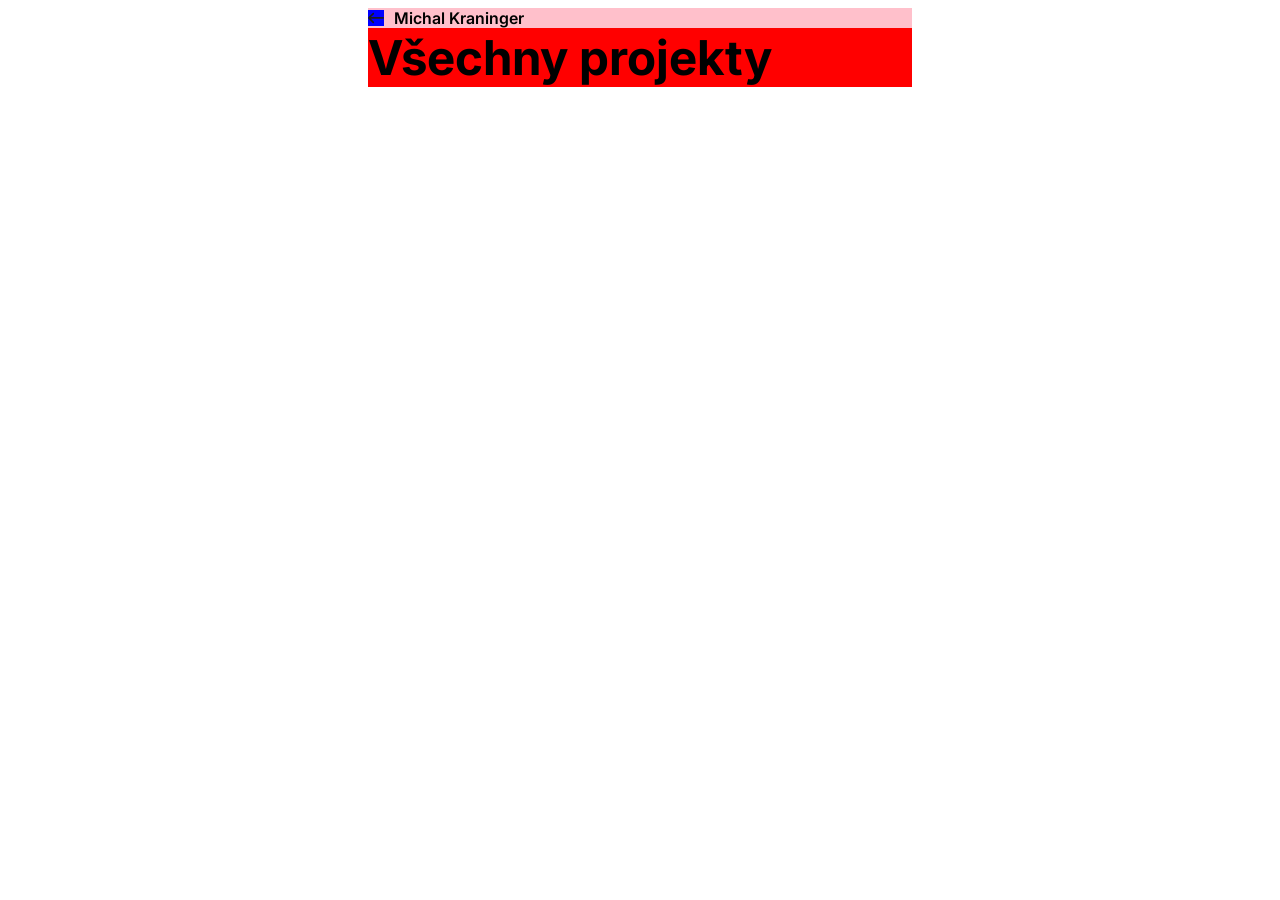
==== pages/projects.html @ 772a0dfd "project.html is being started" ====
<!DOCTYPE html>
<html lang="en">
<head>
    <meta charset="UTF-8">
    <meta name="viewport" content="width=device-width, initial-scale=1.0">
    <title>Projects</title>

    <link rel="stylesheet" href="../styles/projects.css">


</head>
<body>

    <div id="headingC">
        <p id="headingC-name"> 

            <span id="headingC-name-span">

                <svg id="headingC-name-span-img" viewBox="0 -6.5 38 38">
                    <title>left-arrow</title>
                    <desc>Created with Sketch.</desc>
                    <g id="icons" stroke="none" stroke-width="1" fill="none" fill-rule="evenodd">
                        <g id="ui-gambling-website-lined-icnos-casinoshunter" transform="translate(-1641.000000, -158.000000)" fill="#1C1C1F" fill-rule="nonzero">
                            <g id="1" transform="translate(1350.000000, 120.000000)">
                                <path d="M317.812138,38.5802109 L328.325224,49.0042713 L328.41312,49.0858421 C328.764883,49.4346574 328.96954,49.8946897 329,50.4382227 L328.998248,50.6209428 C328.97273,51.0514917 328.80819,51.4628128 328.48394,51.8313977 L328.36126,51.9580208 L317.812138,62.4197891 C317.031988,63.1934036 315.770571,63.1934036 314.990421,62.4197891 C314.205605,61.6415481 314.205605,60.3762573 314.990358,59.5980789 L322.274264,52.3739093 L292.99947,52.3746291 C291.897068,52.3746291 291,51.4850764 291,50.3835318 C291,49.2819872 291.897068,48.3924345 292.999445,48.3924345 L322.039203,48.3917152 L314.990421,41.4019837 C314.205605,40.6237427 314.205605,39.3584519 314.990421,38.5802109 C315.770571,37.8065964 317.031988,37.8065964 317.812138,38.5802109 Z" id="left-arrow" transform="translate(310.000000, 50.500000) scale(-1, 1) translate(-310.000000, -50.500000) "></path>
                            </g>
                        </g>
                    </g>
                </svg>

            </span> 

            Michal Kraninger
        </p>
        <p id="headingC-subtitle">Všechny projekty</p>     
    </div>


    <script src="../js/projects.js"></script>
    
</body>
</html>
---- styles/projects.css ----
@font-face 
{
    font-family: "Inter";
    src: url("../fonts/Inter/Inter_18pt-Regular.ttf") format("truetype");
    font-weight: 400;
    font-style: normal;
}

@font-face 
{
    font-family: "Inter";
    src: url("../fonts/Inter/Inter_18pt-Medium.ttf") format("truetype");
    font-weight: 500;
    font-style: normal;
}

@font-face {
    font-family: "Inter";
    src: url("../fonts/Inter/Inter_18pt-SemiBold.ttf") format("truetype");
    font-weight: 600;
    font-style: normal;
}

@font-face 
{
    font-family: "Inter";
    src: url("../fonts/Inter/Inter_18pt-Bold.ttf") format("truetype");
    font-weight: 700;
    font-style: normal;
}


body
{
    padding-left: 360px;
    padding-right: 360px;
}

#headingC-name
{
    background-color: pink;
    font-family: "Inter";
    font-size: 16px;
    font-weight: 600;
    margin: 0px;

    display: flex;
    align-items: center;
}

#headingC-subtitle
{
    font-family: "Inter";
    font-size: 48px;
    font-weight: 700;

    background-color: red;

    margin: 0px;
}

#headingC-name-span-img
{
    width: 16px;
    height: 16px;
    background-color: blue;

    display: inline-block;
}

#headingC-name-span
{
    background-color: green;

    display: flex;
    align-items: center;
    justify-content: center;

    margin-right: 10px;
}
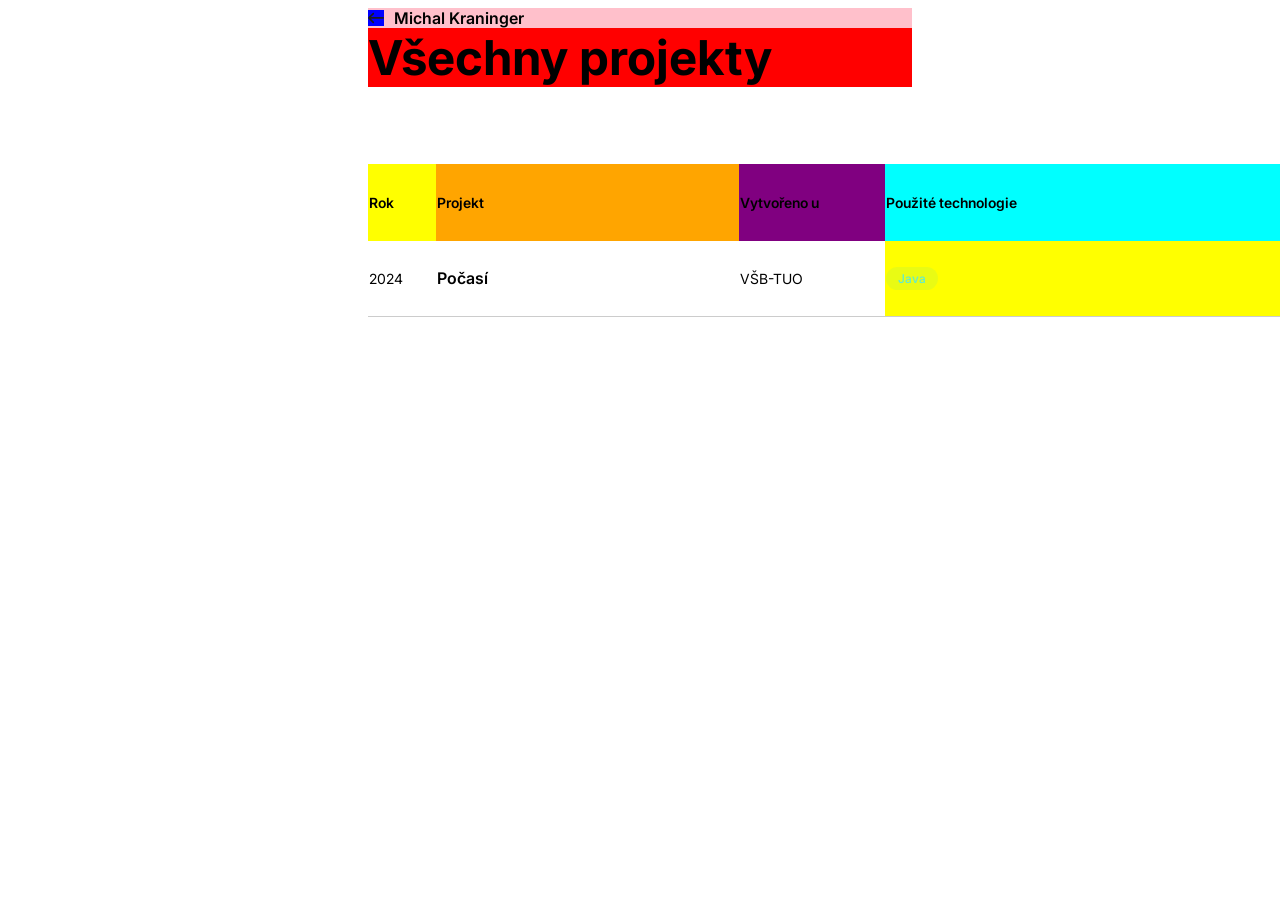
==== commit bea2dd25: "first row added to the t1" ====
--- a/pages/projects.html
+++ b/pages/projects.html
@@ -35,6 +35,60 @@
         <p id="headingC-subtitle">Všechny projekty</p>     
     </div>
 
+    <div id="tableC">
+
+        <table id="t1">
+            <tr>
+                <th>Rok</th>
+                <th>Projekt</th>
+                <th>Vytvořeno u</th>
+                <th>Použité technologie</th>
+                <th>Odkaz</th>
+            </tr>
+
+            <tr>
+                <td>2024</td>
+                <td>Počasí</td>
+                <td>VŠB-TUO</td>
+                <td>
+
+                    <div class="technologies">
+                        <div class="programLang">Java</div>
+                    </div>
+
+                </td>
+                <td>
+        
+                    <div class="link-container">
+
+                        <a href="https://majkl.jecool.net/projects/Weather/" target="_blank" class="td-a">
+                            Weather App
+
+                            <svg viewBox="0 0 24 24" class="td-a-img">
+
+                                <g data-name="Layer 2">
+
+                                <g data-name="diagonal-arrow-right-up">
+
+                                <rect width="24" height="24" transform="rotate(180 12 12)" opacity="0"/>
+
+                                <path d="M18 7.05a1 1 0 0 0-1-1L9 6a1 1 0 0 0 0 2h5.56l-8.27 8.29a1 1 0 0 0 0 1.42 1 1 0 0 0 1.42 0L16 9.42V15a1 1 0 0 0 1 1 1 1 0 0 0 1-1z"/>
+
+                                </g>
+
+                                </g>
+
+                            </svg>
+                        </a>
+
+                    </div>
+
+                </td>
+            </tr>
+
+        </table>
+    </div>
+
 
     <script src="../js/projects.js"></script>
     
--- a/styles/projects.css
+++ b/styles/projects.css
@@ -34,6 +34,11 @@
 {
     padding-left: 360px;
     padding-right: 360px;
+}
+
+#headingC
+{
+    margin-bottom:77px;
 }
 
 #headingC-name
@@ -77,4 +82,182 @@
     justify-content: center;
 
     margin-right: 10px;
-} +} 
+
+table 
+{
+    
+    width: 1170px;
+    table-layout: fixed;
+    border-collapse: collapse;
+
+}
+
+
+
+table tr
+{
+    height: 75px;
+    text-align: left;
+}
+
+th:nth-child(1) 
+{
+    /* width: 10%; */
+
+    width: 66px;
+    height: 75px;
+
+    background-color: yellow;
+    text-align: left;
+
+    font-family: Inter, sans-serif;
+    font-size: 14px;
+    font-weight: 600;
+}
+
+th:nth-child(2) 
+{
+    /* width: 25%; */
+
+    width: 301px;
+
+    background-color: orange;
+    text-align: left;
+    font-family: Inter, sans-serif;
+    font-size: 14px;
+    font-weight: 600;
+}
+
+th:nth-child(3) 
+{
+    /* width: 20%; */
+
+    width: 144px;
+
+    background-color: purple;
+    text-align: left;
+
+    font-family: Inter, sans-serif;
+    font-size: 14px;
+    font-weight: 600;
+}
+
+th:nth-child(4) 
+{
+    /* width: 30%; */
+
+    width: 429px;
+
+    background-color: cyan;
+    text-align: left;
+
+    font-family: Inter, sans-serif;
+    font-size: 14px;
+    font-weight: 600;
+}
+
+th:nth-child(5) 
+{
+    width: 230px;
+    background-color: magenta;
+    text-align: left;
+    
+    font-family: Inter, sans-serif;
+    font-size: 14px;
+    font-weight: 600;
+
+}
+
+td 
+{
+    border-bottom: 1px solid #ccc;
+}
+
+/* 1. sloupec */
+td:nth-child(1) 
+{
+
+    font-family: "Inter", sans-serif;
+    font-size: 14px;
+    font-weight: 400;
+
+}
+
+/* 2. sloupec */
+td:nth-child(2) 
+{
+
+    font-family: "Inter", sans-serif;
+    font-size: 16px;
+    font-weight: 600;
+    
+}
+
+/* 3. sloupec */
+td:nth-child(3) 
+{
+
+    font-family: "Inter", sans-serif;
+    font-size: 14px;
+    font-weight: 400;
+}
+
+/* 4. sloupec */
+td:nth-child(4) 
+{
+
+    background-color: yellow;
+
+}
+
+.programLang
+{
+    font-family: "Inter", sans-serif;
+    font-size: 12px;
+    font-weight: 500;
+    padding: 4px 12px;
+
+    color: #5EEAD4;              /* barva písma */
+    background-color: #2DD4BF1A; /* barva kontejneru */
+
+    width: fit-content;
+
+    border-radius:25px; /* kulaté rohy */
+
+    margin-right: 5px;
+}
+
+.technologies 
+{
+    text-decoration: none;
+    font-family: "Inter", sans-serif;
+    font-size: 14px;
+    font-weight: 400;
+
+    display: inline-flex;
+    align-items: center;
+    gap: 5px;
+}
+
+.td-a-img
+{
+    width: 16px;
+    height: 16px;
+
+    background-color: red;
+
+    margin-left: 5px;
+}
+
+.td-a 
+{
+    display: inline-flex;
+    align-items: center;
+    gap: 5px;
+
+    text-decoration: none;
+    font-family: "Inter", sans-serif;
+    font-size: 14px;
+    font-weight: 400;
+}
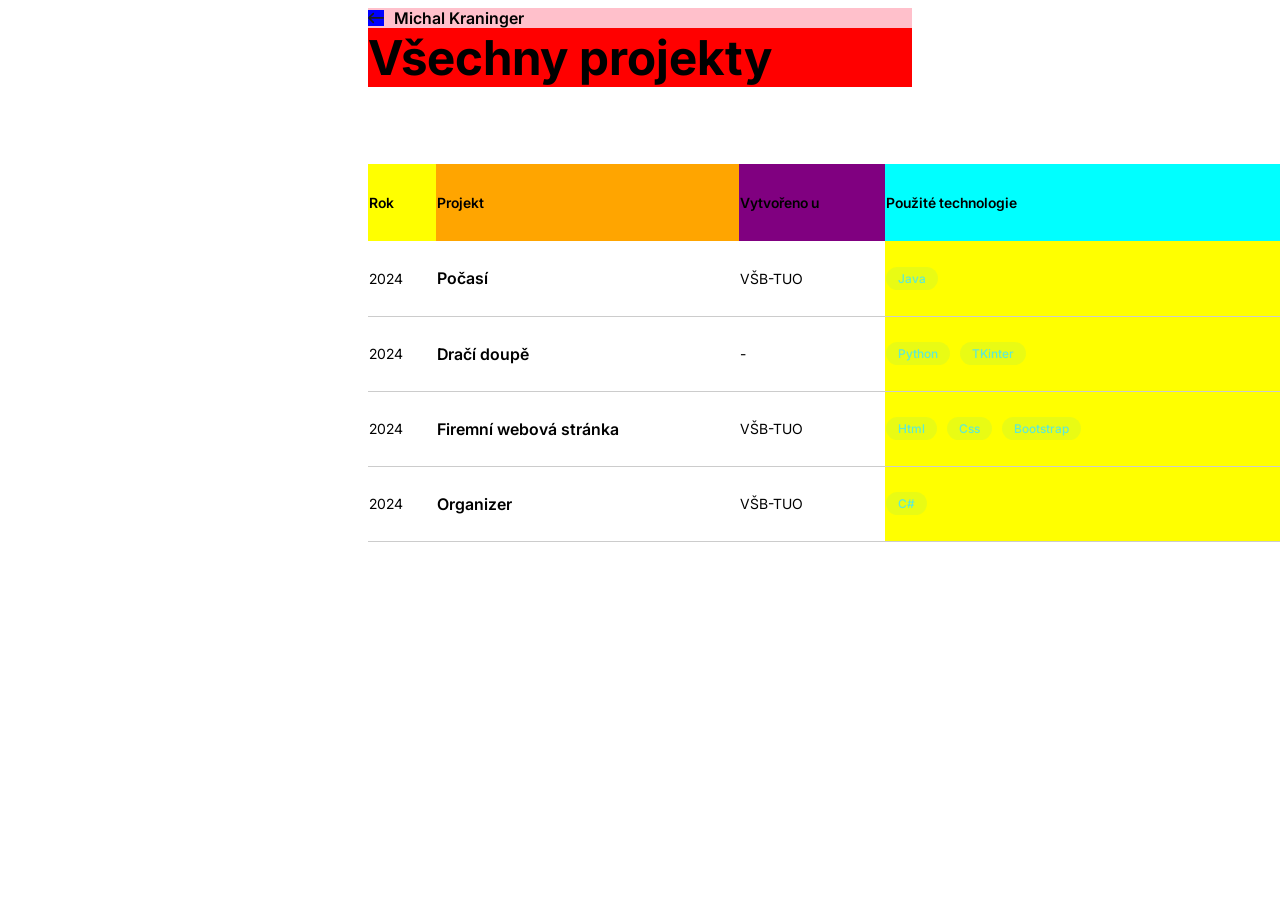
==== commit 8e432e57: "4th row added to the t1" ====
--- a/pages/projects.html
+++ b/pages/projects.html
@@ -86,6 +86,130 @@
                 </td>
             </tr>
 
+            <tr>
+                <td>2024</td>
+                <td>Dračí doupě</td>
+                <td>-</td>
+                <td>
+
+                    <div class="technologies">
+                        <div class="programLang">Python</div>
+                        <div class="programLang">TKinter</div>
+                    </div>
+
+                </td>
+                <td>
+        
+                    <div class="link-container">
+
+                        <a href="https://majkl.jecool.net/projects/Weather/" target="_blank" class="td-a">
+                            Dragon´s den
+
+                            <svg viewBox="0 0 24 24" class="td-a-img">
+
+                                <g data-name="Layer 2">
+
+                                <g data-name="diagonal-arrow-right-up">
+
+                                <rect width="24" height="24" transform="rotate(180 12 12)" opacity="0"/>
+
+                                <path d="M18 7.05a1 1 0 0 0-1-1L9 6a1 1 0 0 0 0 2h5.56l-8.27 8.29a1 1 0 0 0 0 1.42 1 1 0 0 0 1.42 0L16 9.42V15a1 1 0 0 0 1 1 1 1 0 0 0 1-1z"/>
+
+                                </g>
+
+                                </g>
+
+                            </svg>
+                        </a>
+
+                    </div>
+
+                </td>
+            </tr>
+
+            <tr>
+                <td>2024</td>
+                <td>Firemní webová stránka</td>
+                <td>VŠB-TUO</td>
+                <td>
+
+                    <div class="technologies">
+                        <div class="programLang">Html</div>
+                        <div class="programLang">Css</div>
+                        <div class="programLang">Bootstrap</div>
+                    </div>
+
+                </td>
+                <td>
+        
+                    <div class="link-container">
+
+                        <a href="https://majkl.jecool.net/projects/firma/index.html" target="_blank" class="td-a">
+                            Firemní webová stránka
+
+                            <svg viewBox="0 0 24 24" class="td-a-img">
+
+                                <g data-name="Layer 2">
+
+                                <g data-name="diagonal-arrow-right-up">
+
+                                <rect width="24" height="24" transform="rotate(180 12 12)" opacity="0"/>
+
+                                <path d="M18 7.05a1 1 0 0 0-1-1L9 6a1 1 0 0 0 0 2h5.56l-8.27 8.29a1 1 0 0 0 0 1.42 1 1 0 0 0 1.42 0L16 9.42V15a1 1 0 0 0 1 1 1 1 0 0 0 1-1z"/>
+
+                                </g>
+
+                                </g>
+
+                            </svg>
+                        </a>
+
+                    </div>
+
+                </td>
+            </tr>
+
+            <tr>
+                <td>2024</td>
+                <td>Organizer</td>
+                <td>VŠB-TUO</td>
+                <td>
+
+                    <div class="technologies">
+                        <div class="programLang">C#</div>
+                    </div>
+
+                </td>
+                <td>
+        
+                    <div class="link-container">
+
+                        <a href="http://birthcal.runasp.net/Account/Login?ReturnUrl=%2FPerson%2FBirthday" target="_blank" class="td-a">
+                            Organizer
+
+                            <svg viewBox="0 0 24 24" class="td-a-img">
+
+                                <g data-name="Layer 2">
+
+                                <g data-name="diagonal-arrow-right-up">
+
+                                <rect width="24" height="24" transform="rotate(180 12 12)" opacity="0"/>
+
+                                <path d="M18 7.05a1 1 0 0 0-1-1L9 6a1 1 0 0 0 0 2h5.56l-8.27 8.29a1 1 0 0 0 0 1.42 1 1 0 0 0 1.42 0L16 9.42V15a1 1 0 0 0 1 1 1 1 0 0 0 1-1z"/>
+
+                                </g>
+
+                                </g>
+
+                            </svg>
+                        </a>
+
+                    </div>
+
+                </td>
+            </tr>
+
+
         </table>
     </div>
 
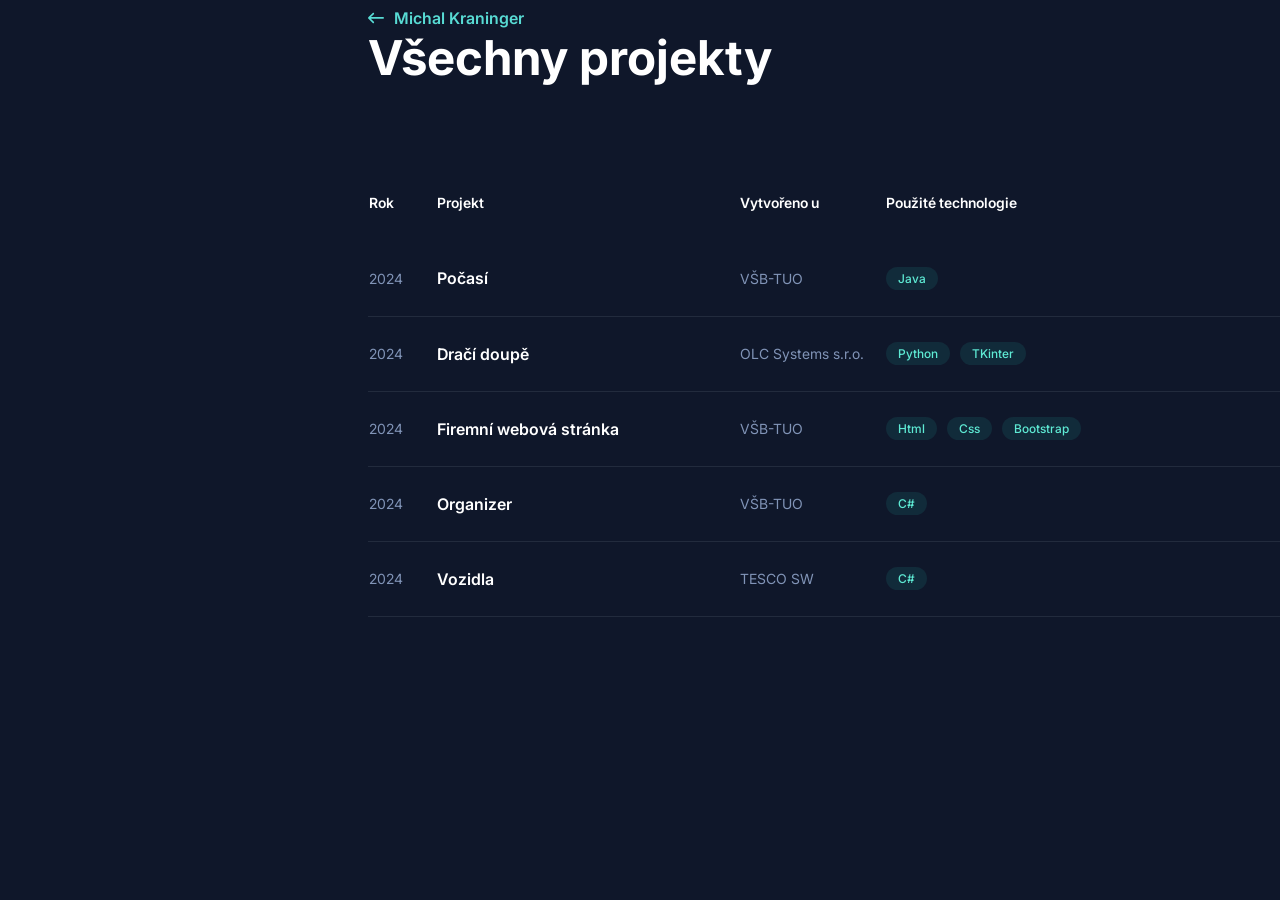
==== commit a297df07: "page all projects updated - new color theme" ====
--- a/pages/projects.html
+++ b/pages/projects.html
@@ -20,7 +20,7 @@
                     <title>left-arrow</title>
                     <desc>Created with Sketch.</desc>
                     <g id="icons" stroke="none" stroke-width="1" fill="none" fill-rule="evenodd">
-                        <g id="ui-gambling-website-lined-icnos-casinoshunter" transform="translate(-1641.000000, -158.000000)" fill="#1C1C1F" fill-rule="nonzero">
+                        <g id="ui-gambling-website-lined-icnos-casinoshunter" transform="translate(-1641.000000, -158.000000)" fill="currentColor" fill-rule="nonzero">
                             <g id="1" transform="translate(1350.000000, 120.000000)">
                                 <path d="M317.812138,38.5802109 L328.325224,49.0042713 L328.41312,49.0858421 C328.764883,49.4346574 328.96954,49.8946897 329,50.4382227 L328.998248,50.6209428 C328.97273,51.0514917 328.80819,51.4628128 328.48394,51.8313977 L328.36126,51.9580208 L317.812138,62.4197891 C317.031988,63.1934036 315.770571,63.1934036 314.990421,62.4197891 C314.205605,61.6415481 314.205605,60.3762573 314.990358,59.5980789 L322.274264,52.3739093 L292.99947,52.3746291 C291.897068,52.3746291 291,51.4850764 291,50.3835318 C291,49.2819872 291.897068,48.3924345 292.999445,48.3924345 L322.039203,48.3917152 L314.990421,41.4019837 C314.205605,40.6237427 314.205605,39.3584519 314.990421,38.5802109 C315.770571,37.8065964 317.031988,37.8065964 317.812138,38.5802109 Z" id="left-arrow" transform="translate(310.000000, 50.500000) scale(-1, 1) translate(-310.000000, -50.500000) "></path>
                             </g>
@@ -72,7 +72,7 @@
 
                                 <rect width="24" height="24" transform="rotate(180 12 12)" opacity="0"/>
 
-                                <path d="M18 7.05a1 1 0 0 0-1-1L9 6a1 1 0 0 0 0 2h5.56l-8.27 8.29a1 1 0 0 0 0 1.42 1 1 0 0 0 1.42 0L16 9.42V15a1 1 0 0 0 1 1 1 1 0 0 0 1-1z"/>
+                                <path d="M18 7.05a1 1 0 0 0-1-1L9 6a1 1 0 0 0 0 2h5.56l-8.27 8.29a1 1 0 0 0 0 1.42 1 1 0 0 0 1.42 0L16 9.42V15a1 1 0 0 0 1 1 1 1 0 0 0 1-1z" fill="currentColor"/>
 
                                 </g>
 
@@ -89,7 +89,7 @@
             <tr>
                 <td>2024</td>
                 <td>Dračí doupě</td>
-                <td>-</td>
+                <td>OLC Systems s.r.o.</td>
                 <td>
 
                     <div class="technologies">
@@ -103,23 +103,25 @@
                     <div class="link-container">
 
                         <a href="https://majkl.jecool.net/projects/Weather/" target="_blank" class="td-a">
-                            Dragon´s den
-
-                            <svg viewBox="0 0 24 24" class="td-a-img">
-
-                                <g data-name="Layer 2">
-
-                                <g data-name="diagonal-arrow-right-up">
-
-                                <rect width="24" height="24" transform="rotate(180 12 12)" opacity="0"/>
-
-                                <path d="M18 7.05a1 1 0 0 0-1-1L9 6a1 1 0 0 0 0 2h5.56l-8.27 8.29a1 1 0 0 0 0 1.42 1 1 0 0 0 1.42 0L16 9.42V15a1 1 0 0 0 1 1 1 1 0 0 0 1-1z"/>
-
-                                </g>
-
-                                </g>
-
-                            </svg>
+                            Github
+
+                            <svg viewBox="0 0 20 20" class="td-a-img2">
+    
+                                <title>github [#142]</title>
+                                <desc>Created with Sketch.</desc>
+                                <defs>
+
+                                </defs>
+                                    <g id="Page-1" stroke="none" stroke-width="1" fill="none" fill-rule="evenodd">
+                                        <g id="Dribbble-Light-Preview" transform="translate(-140.000000, -7559.000000)" fill="currentColor">
+                                            <g id="icons" transform="translate(56.000000, 160.000000)">
+                                                <path d="M94,7399 C99.523,7399 104,7403.59 104,7409.253 C104,7413.782 101.138,7417.624 97.167,7418.981 C96.66,7419.082 96.48,7418.762 96.48,7418.489 C96.48,7418.151 96.492,7417.047 96.492,7415.675 C96.492,7414.719 96.172,7414.095 95.813,7413.777 C98.04,7413.523 100.38,7412.656 100.38,7408.718 C100.38,7407.598 99.992,7406.684 99.35,7405.966 C99.454,7405.707 99.797,7404.664 99.252,7403.252 C99.252,7403.252 98.414,7402.977 96.505,7404.303 C95.706,7404.076 94.85,7403.962 94,7403.958 C93.15,7403.962 92.295,7404.076 91.497,7404.303 C89.586,7402.977 88.746,7403.252 88.746,7403.252 C88.203,7404.664 88.546,7405.707 88.649,7405.966 C88.01,7406.684 87.619,7407.598 87.619,7408.718 C87.619,7412.646 89.954,7413.526 92.175,7413.785 C91.889,7414.041 91.63,7414.493 91.54,7415.156 C90.97,7415.418 89.522,7415.871 88.63,7414.304 C88.63,7414.304 88.101,7413.319 87.097,7413.247 C87.097,7413.247 86.122,7413.234 87.029,7413.87 C87.029,7413.87 87.684,7414.185 88.139,7415.37 C88.139,7415.37 88.726,7417.2 91.508,7416.58 C91.513,7417.437 91.522,7418.245 91.522,7418.489 C91.522,7418.76 91.338,7419.077 90.839,7418.982 C86.865,7417.627 84,7413.783 84,7409.253 C84,7403.59 88.478,7399 94,7399" id="github-[#142]"></path>
+                                            </g>
+                                        </g>
+                                    </g>
+
+                            </svg>
+
                         </a>
 
                     </div>
@@ -155,7 +157,7 @@
 
                                 <rect width="24" height="24" transform="rotate(180 12 12)" opacity="0"/>
 
-                                <path d="M18 7.05a1 1 0 0 0-1-1L9 6a1 1 0 0 0 0 2h5.56l-8.27 8.29a1 1 0 0 0 0 1.42 1 1 0 0 0 1.42 0L16 9.42V15a1 1 0 0 0 1 1 1 1 0 0 0 1-1z"/>
+                                <path d="M18 7.05a1 1 0 0 0-1-1L9 6a1 1 0 0 0 0 2h5.56l-8.27 8.29a1 1 0 0 0 0 1.42 1 1 0 0 0 1.42 0L16 9.42V15a1 1 0 0 0 1 1 1 1 0 0 0 1-1z" fill="currentColor"/>
 
                                 </g>
 
@@ -193,13 +195,55 @@
 
                                 <g data-name="diagonal-arrow-right-up">
 
-                                <rect width="24" height="24" transform="rotate(180 12 12)" opacity="0"/>
-
-                                <path d="M18 7.05a1 1 0 0 0-1-1L9 6a1 1 0 0 0 0 2h5.56l-8.27 8.29a1 1 0 0 0 0 1.42 1 1 0 0 0 1.42 0L16 9.42V15a1 1 0 0 0 1 1 1 1 0 0 0 1-1z"/>
-
-                                </g>
-
-                                </g>
+                                <rect width="24" height="24" transform="rotate(180 12 12)" />
+
+                                <path d="M18 7.05a1 1 0 0 0-1-1L9 6a1 1 0 0 0 0 2h5.56l-8.27 8.29a1 1 0 0 0 0 1.42 1 1 0 0 0 1.42 0L16 9.42V15a1 1 0 0 0 1 1 1 1 0 0 0 1-1z" fill="currentColor"/>
+
+                                </g>
+
+                                </g>
+
+                            </svg>
+                        </a>
+
+                    </div>
+
+                </td>
+            </tr>
+
+            <tr>
+                <td>2024</td>
+                <td>Vozidla</td>
+                <td>TESCO SW</td>
+                <td>
+
+                    <div class="technologies">
+                        <div class="programLang">C#</div>
+                    </div>
+
+                </td>
+                <td>
+        
+                    <div class="link-container">
+
+                        <a href="https://github.com/MajklKra/Wpf_T.git" target="_blank" class="td-a">
+                       
+                            Github
+
+                            <svg viewBox="0 0 20 20" class="td-a-img2">
+    
+                                <title>github [#142]</title>
+                                <desc>Created with Sketch.</desc>
+                                <defs>
+
+                                </defs>
+                                    <g id="Page-1" stroke="none" stroke-width="1" fill="none" fill-rule="evenodd">
+                                        <g id="Dribbble-Light-Preview" transform="translate(-140.000000, -7559.000000)" fill="currentColor">
+                                            <g id="icons" transform="translate(56.000000, 160.000000)">
+                                                <path d="M94,7399 C99.523,7399 104,7403.59 104,7409.253 C104,7413.782 101.138,7417.624 97.167,7418.981 C96.66,7419.082 96.48,7418.762 96.48,7418.489 C96.48,7418.151 96.492,7417.047 96.492,7415.675 C96.492,7414.719 96.172,7414.095 95.813,7413.777 C98.04,7413.523 100.38,7412.656 100.38,7408.718 C100.38,7407.598 99.992,7406.684 99.35,7405.966 C99.454,7405.707 99.797,7404.664 99.252,7403.252 C99.252,7403.252 98.414,7402.977 96.505,7404.303 C95.706,7404.076 94.85,7403.962 94,7403.958 C93.15,7403.962 92.295,7404.076 91.497,7404.303 C89.586,7402.977 88.746,7403.252 88.746,7403.252 C88.203,7404.664 88.546,7405.707 88.649,7405.966 C88.01,7406.684 87.619,7407.598 87.619,7408.718 C87.619,7412.646 89.954,7413.526 92.175,7413.785 C91.889,7414.041 91.63,7414.493 91.54,7415.156 C90.97,7415.418 89.522,7415.871 88.63,7414.304 C88.63,7414.304 88.101,7413.319 87.097,7413.247 C87.097,7413.247 86.122,7413.234 87.029,7413.87 C87.029,7413.87 87.684,7414.185 88.139,7415.37 C88.139,7415.37 88.726,7417.2 91.508,7416.58 C91.513,7417.437 91.522,7418.245 91.522,7418.489 C91.522,7418.76 91.338,7419.077 90.839,7418.982 C86.865,7417.627 84,7413.783 84,7409.253 C84,7403.59 88.478,7399 94,7399" id="github-[#142]"></path>
+                                            </g>
+                                        </g>
+                                    </g>
 
                             </svg>
                         </a>
--- a/styles/projects.css
+++ b/styles/projects.css
@@ -34,6 +34,9 @@
 {
     padding-left: 360px;
     padding-right: 360px;
+
+    background-color: rgba(15,23,42,255);
+
 }
 
 #headingC
@@ -43,7 +46,7 @@
 
 #headingC-name
 {
-    background-color: pink;
+    /* background-color: pink; */
     font-family: "Inter";
     font-size: 16px;
     font-weight: 600;
@@ -51,6 +54,7 @@
 
     display: flex;
     align-items: center;
+    color: rgba(88,219,212,255);
 }
 
 #headingC-subtitle
@@ -59,23 +63,26 @@
     font-size: 48px;
     font-weight: 700;
 
-    background-color: red;
+    /* background-color: red; */
 
     margin: 0px;
+
+    color:white;
 }
 
 #headingC-name-span-img
 {
     width: 16px;
     height: 16px;
-    background-color: blue;
+    /* background-color: blue; */
 
     display: inline-block;
+    color: rgba(88,219,212,255);
 }
 
 #headingC-name-span
 {
-    background-color: green;
+    /* background-color: green; */
 
     display: flex;
     align-items: center;
@@ -94,11 +101,11 @@
 }
 
 
-
 table tr
 {
     height: 75px;
     text-align: left;
+    color: #888888;
 }
 
 th:nth-child(1) 
@@ -108,12 +115,13 @@
     width: 66px;
     height: 75px;
 
-    background-color: yellow;
-    text-align: left;
-
-    font-family: Inter, sans-serif;
-    font-size: 14px;
-    font-weight: 600;
+    /* background-color: yellow; */
+    text-align: left;
+
+    font-family: Inter, sans-serif;
+    font-size: 14px;
+    font-weight: 600;
+    color: white;
 }
 
 th:nth-child(2) 
@@ -122,11 +130,13 @@
 
     width: 301px;
 
-    background-color: orange;
-    text-align: left;
-    font-family: Inter, sans-serif;
-    font-size: 14px;
-    font-weight: 600;
+    /* background-color: orange; */
+    text-align: left;
+    font-family: Inter, sans-serif;
+    font-size: 14px;
+    font-weight: 600;
+
+    color: white;
 }
 
 th:nth-child(3) 
@@ -135,12 +145,14 @@
 
     width: 144px;
 
-    background-color: purple;
-    text-align: left;
-
-    font-family: Inter, sans-serif;
-    font-size: 14px;
-    font-weight: 600;
+    /* background-color: purple; */
+    text-align: left;
+
+    font-family: Inter, sans-serif;
+    font-size: 14px;
+    font-weight: 600;
+
+    color: white;
 }
 
 th:nth-child(4) 
@@ -149,29 +161,33 @@
 
     width: 429px;
 
-    background-color: cyan;
-    text-align: left;
-
-    font-family: Inter, sans-serif;
-    font-size: 14px;
-    font-weight: 600;
+    /* background-color: cyan; */
+    text-align: left;
+
+    font-family: Inter, sans-serif;
+    font-size: 14px;
+    font-weight: 600;
+
+    color: white;
 }
 
 th:nth-child(5) 
 {
     width: 230px;
-    background-color: magenta;
+    /* background-color: magenta; */
     text-align: left;
     
     font-family: Inter, sans-serif;
     font-size: 14px;
     font-weight: 600;
 
+    color: white;
+
 }
 
 td 
 {
-    border-bottom: 1px solid #ccc;
+    border-bottom: 1px solid rgba(34,43,61,1);;
 }
 
 /* 1. sloupec */
@@ -182,6 +198,8 @@
     font-size: 14px;
     font-weight: 400;
 
+    color: rgba(129,148,183,1);
+
 }
 
 /* 2. sloupec */
@@ -191,6 +209,8 @@
     font-family: "Inter", sans-serif;
     font-size: 16px;
     font-weight: 600;
+
+    color:white;
     
 }
 
@@ -201,14 +221,21 @@
     font-family: "Inter", sans-serif;
     font-size: 14px;
     font-weight: 400;
+
+    color: rgba(129,148,183,1);
 }
 
 /* 4. sloupec */
 td:nth-child(4) 
 {
 
-    background-color: yellow;
-
+    /* background-color: yellow; */
+
+}
+
+.td-a:hover 
+{
+    color: rgba(88, 219, 212, 1);
 }
 
 .programLang
@@ -218,8 +245,8 @@
     font-weight: 500;
     padding: 4px 12px;
 
-    color: #5EEAD4;              /* barva písma */
-    background-color: #2DD4BF1A; /* barva kontejneru */
+    color: #5EEAD4;              
+    background-color: #2DD4BF1A;  
 
     width: fit-content;
 
@@ -230,7 +257,6 @@
 
 .technologies 
 {
-    text-decoration: none;
     font-family: "Inter", sans-serif;
     font-size: 14px;
     font-weight: 400;
@@ -245,9 +271,11 @@
     width: 16px;
     height: 16px;
 
-    background-color: red;
+    /* background-color: red; */
 
     margin-left: 5px;
+
+    /* color: rgba(129,148,183,1); */
 }
 
 .td-a 
@@ -260,4 +288,16 @@
     font-family: "Inter", sans-serif;
     font-size: 14px;
     font-weight: 400;
-}+
+    color: rgba(129,148,183,1);
+}
+
+.td-a-img2
+{
+    width: 16px;
+    height: 16px;
+
+    /* background-color: red; */
+
+    /* color: rgba(129,148,183,1); */
+}
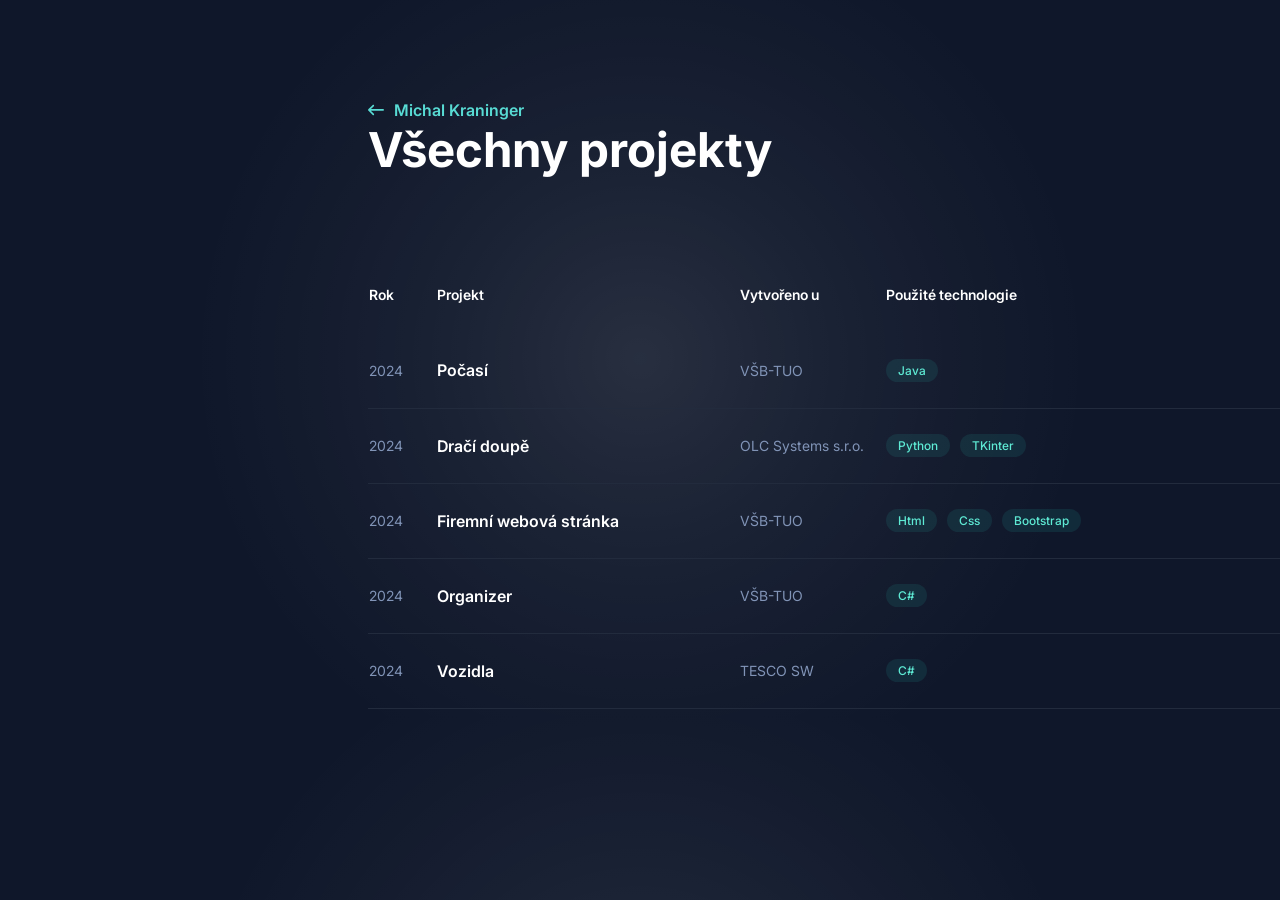
==== commit dfda57b7: "contact section added" ====
--- a/pages/projects.html
+++ b/pages/projects.html
@@ -12,7 +12,7 @@
 <body>
 
     <div id="headingC">
-        <p id="headingC-name"> 
+        <a id="headingC-name" href="../index.html"> 
 
             <span id="headingC-name-span">
 
@@ -31,7 +31,7 @@
             </span> 
 
             Michal Kraninger
-        </p>
+        </a>
         <p id="headingC-subtitle">Všechny projekty</p>     
     </div>
 
@@ -195,7 +195,7 @@
 
                                 <g data-name="diagonal-arrow-right-up">
 
-                                <rect width="24" height="24" transform="rotate(180 12 12)" />
+                                <!-- <rect width="24" height="24" transform="rotate(180 12 12)" /> -->
 
                                 <path d="M18 7.05a1 1 0 0 0-1-1L9 6a1 1 0 0 0 0 2h5.56l-8.27 8.29a1 1 0 0 0 0 1.42 1 1 0 0 0 1.42 0L16 9.42V15a1 1 0 0 0 1 1 1 1 0 0 0 1-1z" fill="currentColor"/>
 
--- a/styles/projects.css
+++ b/styles/projects.css
@@ -35,18 +35,32 @@
     padding-left: 360px;
     padding-right: 360px;
 
-    background-color: rgba(15,23,42,255);
+    /* background-color: rgba(15,23,42,255); */
+
+    --mouse-x: 50%;
+    --mouse-y: 50%;
+
+    background:
+    radial-gradient(
+        600px circle at var(--mouse-x) var(--mouse-y),
+        rgba(255, 255, 255, 0.10) 0%,
+        rgba(255, 255, 255, 0.05) 30%,
+        rgba(255, 255, 255, 0.02) 55%,
+        transparent 75%
+    ),
+    rgba(15, 23, 42, 1);
 
 }
 
 #headingC
 {
+    margin-top: 100px;
     margin-bottom:77px;
 }
 
 #headingC-name
 {
-    /* background-color: pink; */
+    /* background-color: pink;  */
     font-family: "Inter";
     font-size: 16px;
     font-weight: 600;
@@ -55,6 +69,12 @@
     display: flex;
     align-items: center;
     color: rgba(88,219,212,255);
+
+    cursor: pointer;
+
+    text-decoration: none;
+
+    width:fit-content;
 }
 
 #headingC-subtitle
@@ -78,11 +98,13 @@
 
     display: inline-block;
     color: rgba(88,219,212,255);
+
+    transition: transform 0.2s ease;
 }
 
 #headingC-name-span
 {
-    /* background-color: green; */
+    /* background-color: green;  */
 
     display: flex;
     align-items: center;
@@ -90,6 +112,11 @@
 
     margin-right: 10px;
 } 
+
+#headingC-name:hover #headingC-name-span-img 
+{
+    transform: translateX(-4px);
+}
 
 table 
 {
@@ -273,16 +300,18 @@
 
     /* background-color: red; */
 
-    margin-left: 5px;
+    margin-left: 2px; 
 
     /* color: rgba(129,148,183,1); */
+
+    /* background-color: red;  */
 }
 
 .td-a 
 {
     display: inline-flex;
     align-items: center;
-    gap: 5px;
+    /* gap: 5px; */
 
     text-decoration: none;
     font-family: "Inter", sans-serif;
@@ -290,6 +319,10 @@
     font-weight: 400;
 
     color: rgba(129,148,183,1);
+
+    /* background-color: blue;  */
+
+    transition: transform 0.2s ease;
 }
 
 .td-a-img2
@@ -300,4 +333,20 @@
     /* background-color: red; */
 
     /* color: rgba(129,148,183,1); */
-}
+
+    margin-left: 5px;
+}
+
+.td-a-img path {
+    transform: translateY(3px);
+}
+
+
+.td-a:hover .td-a-img {
+    transform: translate(2px, -2px);
+}
+
+#tableC
+{
+    height: 100%;
+}
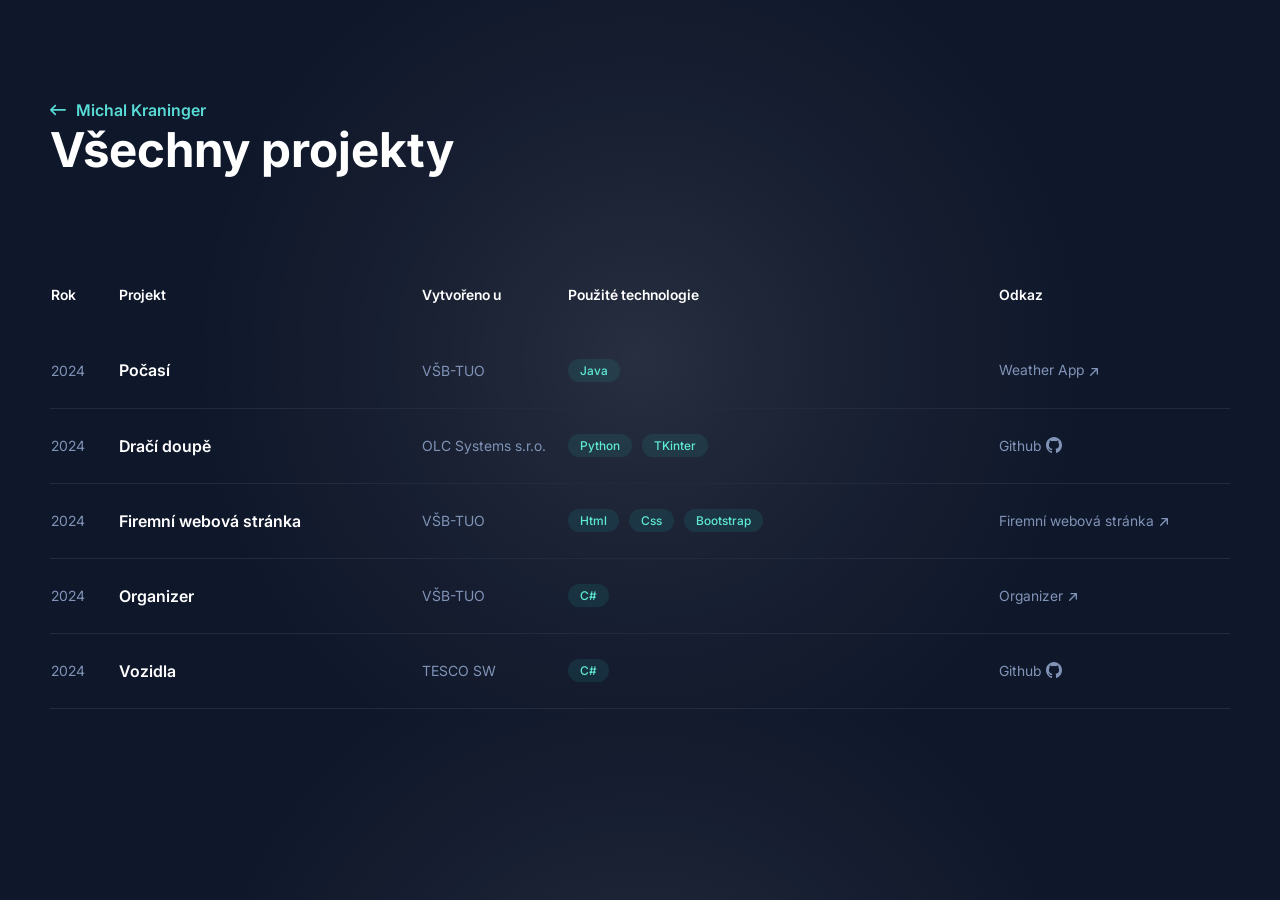
==== commit 00890689: "projects updated - completed" ====
--- a/pages/projects.html
+++ b/pages/projects.html
@@ -41,6 +41,7 @@
             <tr>
                 <th>Rok</th>
                 <th>Projekt</th>
+                <th>Projekt</th>
                 <th>Vytvořeno u</th>
                 <th>Použité technologie</th>
                 <th>Odkaz</th>
@@ -49,6 +50,34 @@
             <tr>
                 <td>2024</td>
                 <td>Počasí</td>
+                <td>
+
+                    <div class="link-container">
+
+                        <a href="https://majkl.jecool.net/projects/Weather/" target="_blank" class="td-a2">
+                            
+                            <span class="link-container-span">Počasí</span>
+
+                            <svg viewBox="0 0 24 24" class="td-a-img3">
+
+                                <g data-name="Layer 2">
+
+                                <g data-name="diagonal-arrow-right-up">
+
+                                <rect width="24" height="24" transform="rotate(180 12 12)" opacity="0"/>
+
+                                <path d="M18 7.05a1 1 0 0 0-1-1L9 6a1 1 0 0 0 0 2h5.56l-8.27 8.29a1 1 0 0 0 0 1.42 1 1 0 0 0 1.42 0L16 9.42V15a1 1 0 0 0 1 1 1 1 0 0 0 1-1z" fill="currentColor"/>
+
+                                </g>
+
+                                </g>
+
+                            </svg>
+                        </a>
+
+                    </div>
+
+                </td>
                 <td>VŠB-TUO</td>
                 <td>
 
@@ -89,6 +118,21 @@
             <tr>
                 <td>2024</td>
                 <td>Dračí doupě</td>
+
+                <td>
+
+                    <div class="link-container">
+
+                        <p class="td-a3">
+                            
+                            <span class="link-container-span">Dračí doupě</span>
+
+                        </p>
+
+                    </div>
+
+                </td>
+
                 <td>OLC Systems s.r.o.</td>
                 <td>
 
@@ -102,7 +146,7 @@
         
                     <div class="link-container">
 
-                        <a href="https://majkl.jecool.net/projects/Weather/" target="_blank" class="td-a">
+                        <a href="https://github.com/MajklKra/DragonsDen" target="_blank" class="td-a">
                             Github
 
                             <svg viewBox="0 0 20 20" class="td-a-img2">
@@ -132,6 +176,35 @@
             <tr>
                 <td>2024</td>
                 <td>Firemní webová stránka</td>
+                <td>
+
+                    <div class="link-container">
+
+                        <a href="https://majkl.jecool.net/projects/firma/index.html" target="_blank" class="td-a2">
+                            
+                            <span class="link-container-span">Firemní webová stránka</span>
+
+                            <svg viewBox="0 0 24 24" class="td-a-img3">
+
+                                <g data-name="Layer 2">
+
+                                <g data-name="diagonal-arrow-right-up">
+
+                                <rect width="24" height="24" transform="rotate(180 12 12)" opacity="0"/>
+
+                                <path d="M18 7.05a1 1 0 0 0-1-1L9 6a1 1 0 0 0 0 2h5.56l-8.27 8.29a1 1 0 0 0 0 1.42 1 1 0 0 0 1.42 0L16 9.42V15a1 1 0 0 0 1 1 1 1 0 0 0 1-1z" fill="currentColor"/>
+
+                                </g>
+
+                                </g>
+
+                            </svg>
+                        </a>
+
+                    </div>
+
+                </td>
+
                 <td>VŠB-TUO</td>
                 <td>
 
@@ -174,6 +247,34 @@
             <tr>
                 <td>2024</td>
                 <td>Organizer</td>
+                <td>
+
+                    <div class="link-container">
+
+                        <a href="http://birthcal.runasp.net/Account/Login?ReturnUrl=%2FPerson%2FBirthday" target="_blank" class="td-a2">
+                            
+                            <span class="link-container-span">Organizer</span>
+
+                            <svg viewBox="0 0 24 24" class="td-a-img3">
+
+                                <g data-name="Layer 2">
+
+                                <g data-name="diagonal-arrow-right-up">
+
+                                <rect width="24" height="24" transform="rotate(180 12 12)" opacity="0"/>
+
+                                <path d="M18 7.05a1 1 0 0 0-1-1L9 6a1 1 0 0 0 0 2h5.56l-8.27 8.29a1 1 0 0 0 0 1.42 1 1 0 0 0 1.42 0L16 9.42V15a1 1 0 0 0 1 1 1 1 0 0 0 1-1z" fill="currentColor"/>
+
+                                </g>
+
+                                </g>
+
+                            </svg>
+                        </a>
+
+                    </div>
+
+                </td>
                 <td>VŠB-TUO</td>
                 <td>
 
@@ -214,6 +315,19 @@
             <tr>
                 <td>2024</td>
                 <td>Vozidla</td>
+
+                <td>
+
+                    <div class="link-container">
+
+                        <p class="td-a3">
+                            <span class="link-container-span">Vozidla</span>
+                        </p>
+
+                    </div>
+
+                </td>
+                
                 <td>TESCO SW</td>
                 <td>
 
--- a/styles/projects.css
+++ b/styles/projects.css
@@ -32,8 +32,8 @@
 
 body
 {
-    padding-left: 360px;
-    padding-right: 360px;
+    /* padding-left: 360px;
+    padding-right: 360px; */
 
     /* background-color: rgba(15,23,42,255); */
 
@@ -127,7 +127,6 @@
 
 }
 
-
 table tr
 {
     height: 75px;
@@ -168,13 +167,12 @@
 
 th:nth-child(3) 
 {
-    /* width: 20%; */
-
-    width: 144px;
-
-    /* background-color: purple; */
+    /* width: 25%; */
+
+    width: 301px;
+
+    /* background-color: orange; */
     text-align: left;
-
     font-family: Inter, sans-serif;
     font-size: 14px;
     font-weight: 600;
@@ -182,13 +180,14 @@
     color: white;
 }
 
+
 th:nth-child(4) 
 {
-    /* width: 30%; */
-
-    width: 429px;
-
-    /* background-color: cyan; */
+    /* width: 20%; */
+
+    width: 144px;
+
+    /* background-color: purple; */
     text-align: left;
 
     font-family: Inter, sans-serif;
@@ -199,6 +198,22 @@
 }
 
 th:nth-child(5) 
+{
+    /* width: 30%; */
+
+    width: 429px;
+
+    /* background-color: cyan; */
+    text-align: left;
+
+    font-family: Inter, sans-serif;
+    font-size: 14px;
+    font-weight: 600;
+
+    color: white;
+}
+
+th:nth-child(6) 
 {
     width: 230px;
     /* background-color: magenta; */
@@ -241,8 +256,19 @@
     
 }
 
-/* 3. sloupec */
 td:nth-child(3) 
+{
+
+    font-family: "Inter", sans-serif;
+    font-size: 16px;
+    font-weight: 600;
+
+    color:white;
+    
+}
+
+/* 4. sloupec */
+td:nth-child(4) 
 {
 
     font-family: "Inter", sans-serif;
@@ -252,13 +278,6 @@
     color: rgba(129,148,183,1);
 }
 
-/* 4. sloupec */
-td:nth-child(4) 
-{
-
-    /* background-color: yellow; */
-
-}
 
 .td-a:hover 
 {
@@ -349,4 +368,791 @@
 #tableC
 {
     height: 100%;
-}+}
+
+.link-container-span
+{
+
+    font-family: "Inter", sans-serif;
+    font-size: 16px;
+    font-weight: 600;
+
+    color: inherit;
+
+}
+
+
+.td-a-img3
+{
+    width: 16px;
+    height: 16px;
+
+    /* background-color: red; */
+
+    margin-left: 2px; 
+
+    /* color: rgba(129,148,183,1); */
+
+    /* background-color: red;  */
+
+}
+
+.td-a2 
+{
+    display: inline-flex;
+    align-items: center;
+    /* gap: 5px; */
+
+    text-decoration: none;
+    font-family: "Inter", sans-serif;
+    font-size: 14px;
+    font-weight: 400;
+
+    color: white;
+
+    /* background-color: blue;  */
+
+    transition: transform 0.2s ease;
+}
+
+
+.td-a-img3 path 
+{
+    transform: translateY(3px);
+}
+
+
+.td-a2:hover .td-a-img3
+{
+    transform: translate(2px, -2px);
+}
+
+.td-a2:hover 
+{
+    color: rgba(88, 219, 212, 1) !important;
+}
+
+
+.td-a3
+{
+    display: inline-flex;
+    align-items: center;
+    /* gap: 5px; */
+
+    text-decoration: none;
+    font-family: "Inter", sans-serif;
+    font-size: 14px;
+    font-weight: 400;
+
+    color: white;
+
+    /* background-color: blue;  */
+
+    transition: transform 0.2s ease;
+}
+
+
+
+/* Breakpoints */
+
+
+/* desktop s velkým monitorem */
+@media (max-width: 319px)
+{
+
+   body
+   {
+      display: none;
+   }
+
+}
+
+
+@media screen and (min-width: 320px) and (max-width: 575px)
+{
+
+    #t1
+    {
+        /* background-color: violet; */
+    }
+
+    #tableC
+    {
+        /* background-color: pink; */
+
+        display: flex;
+        justify-content: center;
+    }
+
+    #headingC
+    {
+        /* background-color: orange; */
+
+        flex-direction: column;
+
+        display: flex;
+        justify-content: center;
+        align-items: center;
+
+        margin-top: 50px;
+    }
+
+    #headingC-name
+    {
+        /* background-color: green; */
+        min-width: 100%;
+    }
+
+    #headingC-subtitle
+    {
+        /* background-color: violet; */
+        min-width: 100%;
+
+        font-size: 36px !important;
+    }
+
+
+    td:nth-child(2) 
+    {
+        display: none;
+    }
+
+
+    th:nth-child(2) 
+    {
+        display: none;
+    }
+
+
+    /* td:nth-child(3) 
+    {
+        display: none;
+    }
+
+
+    th:nth-child(3) 
+    {
+        display: none;
+    } */
+
+    td:nth-child(4) 
+    {
+        display: none;
+    }
+
+
+    th:nth-child(4) 
+    {
+        display: none;
+    }
+
+
+    td:nth-child(5) 
+    {
+        display: none;
+    }
+
+
+    th:nth-child(5) 
+    {
+        display: none;
+    }
+
+    td:nth-child(6) 
+    {
+        display: none;
+    }
+
+
+    th:nth-child(6) 
+    {
+        display: none;
+    }
+
+
+
+    td:nth-child(1) 
+    {
+        /* width: 64px; */
+        width: 20%;
+        /* background-color: red; */
+    }
+
+
+    th:nth-child(1) 
+    {
+        /* width: 64px; */
+        width: 20%;
+        /* background-color: red; */
+    }
+
+    td:nth-child(2) 
+    {
+        width: 339px;
+        /* background-color: orange; */
+    }
+
+
+    th:nth-child(2) 
+    {
+        width: 339px;
+        /* background-color: orange; */
+    }
+
+    td:nth-child(5) 
+    {
+        width: 252px;
+        /* background-color: violet; */
+    }
+
+
+    th:nth-child(5) 
+    {
+        width: 252px;
+        /* background-color: violet; */
+    }
+
+    td:nth-child(3) 
+    {
+        width: 80%;
+        /* background-color: violet; */
+    }
+
+
+    th:nth-child(3) 
+    {
+        width: 80%;
+        /* background-color: violet; */
+    }
+
+    body
+    {
+        padding-left: 20px;
+        padding-right: 20px;
+    }
+}
+
+
+@media screen and (min-width: 576px) and (max-width: 767px)
+{
+
+   
+    #t1
+    {
+        /* background-color: violet; */
+    }
+
+    #tableC
+    {
+        /* background-color: pink; */
+
+        display: flex;
+        justify-content: center;
+    }
+
+    #headingC
+    {
+        /* background-color: orange; */
+
+        flex-direction: column;
+
+        display: flex;
+        justify-content: center;
+        align-items: center;
+
+        margin-top: 50px;
+    }
+
+    #headingC-name
+    {
+        /* background-color: green; */
+        min-width: 100%;
+    }
+
+    #headingC-subtitle
+    {
+        /* background-color: violet; */
+        min-width: 100%;
+        font-size: 36px !important;
+    }
+
+
+    td:nth-child(2) 
+    {
+        display: none;
+    }
+
+
+    th:nth-child(2) 
+    {
+        display: none;
+    }
+
+
+    /* td:nth-child(3) 
+    {
+        display: none;
+    }
+
+
+    th:nth-child(3) 
+    {
+        display: none;
+    } */
+
+    td:nth-child(4) 
+    {
+        display: none;
+    }
+
+
+    th:nth-child(4) 
+    {
+        display: none;
+    }
+
+
+    td:nth-child(5) 
+    {
+        display: none;
+    }
+
+
+    th:nth-child(5) 
+    {
+        display: none;
+    }
+
+    td:nth-child(6) 
+    {
+        display: none;
+    }
+
+
+    th:nth-child(6) 
+    {
+        display: none;
+    }
+
+
+
+    td:nth-child(1) 
+    {
+        width: 64px;
+       /* background-color: red; */
+    }
+
+
+    th:nth-child(1) 
+    {
+        width: 64px;
+        /* background-color: red; */
+    }
+
+    td:nth-child(2) 
+    {
+        width: 339px;
+        /* background-color: orange; */
+    }
+
+
+    th:nth-child(2) 
+    {
+        width: 339px;
+        /* background-color: orange; */
+    }
+
+     td:nth-child(5) 
+    {
+        width: 252px;
+        /* background-color: violet; */
+    }
+
+
+    th:nth-child(5) 
+    {
+        width: 252px;
+        /* background-color: violet; */
+    }
+
+    body
+    {
+        padding-left: 50px;
+        padding-right: 50px;
+    }
+
+}
+
+/* Tablet */
+@media screen and (min-width: 768px) and (max-width: 991px)
+{
+
+    #t1
+    {
+       /*  background-color: green; */
+    }
+
+    #tableC
+    {
+        /* background-color: pink; */
+
+        display: flex;
+        justify-content: center;
+    }
+
+    #headingC
+    {
+       /* background-color: orange; */
+
+        flex-direction: column;
+
+        display: flex;
+        justify-content: center;
+        align-items: center;
+
+        margin-top: 70px;
+    }
+
+    #headingC-name
+    {
+        /* background-color: green; */
+        min-width: 100%;
+    }
+
+    #headingC-subtitle
+    {
+        /* background-color: violet; */
+        min-width: 100%;
+    }
+
+    td:nth-child(3) 
+    {
+        display: none;
+    }
+
+
+    th:nth-child(3) 
+    {
+        display: none;
+    }
+
+    td:nth-child(4) 
+    {
+        display: none;
+    }
+
+
+    th:nth-child(4) 
+    {
+        display: none;
+    }
+
+    td:nth-child(5) 
+    {
+        display: none;
+    }
+
+
+    th:nth-child(5) 
+    {
+        display: none;
+    }
+
+
+    td:nth-child(1) 
+    {
+        width: 64px;
+        /* background-color: red; */
+    }
+
+
+    th:nth-child(1) 
+    {
+        width: 64px;
+        /* background-color: red; */
+    }
+
+    td:nth-child(2) 
+    {
+        width: 339px;
+        /* background-color: orange; */
+    }
+
+
+    th:nth-child(2) 
+    {
+        width: 339px;
+        /* background-color: orange; */
+    }
+
+    td:nth-child(5) 
+    {
+        width: 252px;
+        /* background-color: violet; */
+    }
+
+
+    th:nth-child(5) 
+    {
+        width: 252px;
+       /* background-color: violet; */
+    }
+
+    body
+    {
+        padding-left: 50px;
+        padding-right: 50px;
+    }
+
+
+     td:nth-child(3) 
+    {
+        display: none;
+    }
+
+
+    th:nth-child(3) 
+    {
+        display: none;
+    }
+
+   
+}
+
+/* notebook/desktop */
+@media screen and (min-width: 992px) and (max-width: 1199px)
+{
+    
+    #t1
+    {
+        /* background-color: yellow; */
+    }
+
+    #tableC
+    {
+        /* background-color: pink; */
+
+        display: flex;
+        justify-content: center;
+    }
+
+    #headingC
+    {
+        /* background-color: orange; */
+
+        flex-direction: column;
+
+        display: flex;
+        justify-content: center;
+        align-items: center;
+
+        margin-top: 70px;
+    }
+
+    #headingC-name
+    {
+        /* background-color: green; */
+        min-width: 100%;
+    }
+
+    #headingC-subtitle
+    {
+        /* background-color: violet; */
+        min-width: 100%;
+    }
+
+    td:nth-child(3) 
+    {
+        display: none;
+    }
+
+    th:nth-child(3) 
+    {
+        display: none;
+    }
+
+    td:nth-child(4) 
+    {
+        display: none;
+    }
+
+    th:nth-child(4) 
+    {
+        display: none;
+    }
+
+    td:nth-child(5) 
+    {
+        display: none;
+    }
+
+    th:nth-child(5) 
+    {
+        display: none;
+    }
+
+
+    td:nth-child(1) 
+    {
+        width: 76px;
+        /* background-color: red; */
+    }
+
+
+    th:nth-child(1) 
+    {
+        width: 76px;
+        /* background-color: red; */
+    }
+
+    td:nth-child(2) 
+    {
+        width: 491px;
+        /* background-color: orange; */
+    }
+
+
+    th:nth-child(2) 
+    {
+        width: 491px;
+        /* background-color: orange; */
+    }
+
+    td:nth-child(5) 
+    {
+        width: 313px;
+        /* background-color: violet; */
+    }
+
+
+    th:nth-child(5) 
+    {
+        width: 313px;
+        /* background-color: violet; */
+    }
+
+    body
+    {
+        padding-left: 50px;
+        padding-right: 50px;
+    }
+
+    td:nth-child(3) 
+    {
+        display: none;
+    }
+
+
+    th:nth-child(3) 
+    {
+        display: none;
+    }
+
+
+}
+
+/* desktop s velkým monitorem */
+@media screen and (min-width: 1200px) and (max-width: 1399px)
+{
+    
+    #t1
+    {
+       /*  background-color: blue; */
+    }
+
+    #tableC
+    {
+        /* background-color: yellow; */
+
+        display: flex;
+        justify-content: center;
+    }
+
+    #headingC
+    {
+        /* background-color: orange; */
+
+        flex-direction: column;
+
+        display: flex;
+        justify-content: center;
+        align-items: center;
+    }
+
+    #headingC-name
+    {
+        /* background-color: green; */
+        width: 1180px;
+    }
+
+    #headingC-subtitle
+    {
+        /* background-color: violet; */
+        width: 1180px;
+    }
+
+    td:nth-child(3) 
+    {
+        display: none;
+    }
+
+
+    th:nth-child(3) 
+    {
+        display: none;
+    }
+    
+}
+
+/* desktop s velkým monitorem */
+@media (min-width: 1400px)
+{
+    #t1
+    {
+       /*  background-color: red; */
+    }
+
+    #tableC
+    {
+        /* background-color: blue; */
+
+        display: flex;
+        justify-content: center;
+    }
+
+    #headingC
+    {
+       /*  background-color: orange; */
+
+        flex-direction: column;
+
+        display: flex;
+        justify-content: center;
+        align-items: center;
+    }
+
+    #headingC-name
+    {
+        /* background-color: green; */
+        width: 1180px;
+    }
+
+    #headingC-subtitle
+    {
+        /* background-color: violet; */
+        width: 1180px;
+    }
+
+
+    td:nth-child(3) 
+    {
+        display: none;
+    }
+
+
+    th:nth-child(3) 
+    {
+        display: none;
+    }
+
+}
